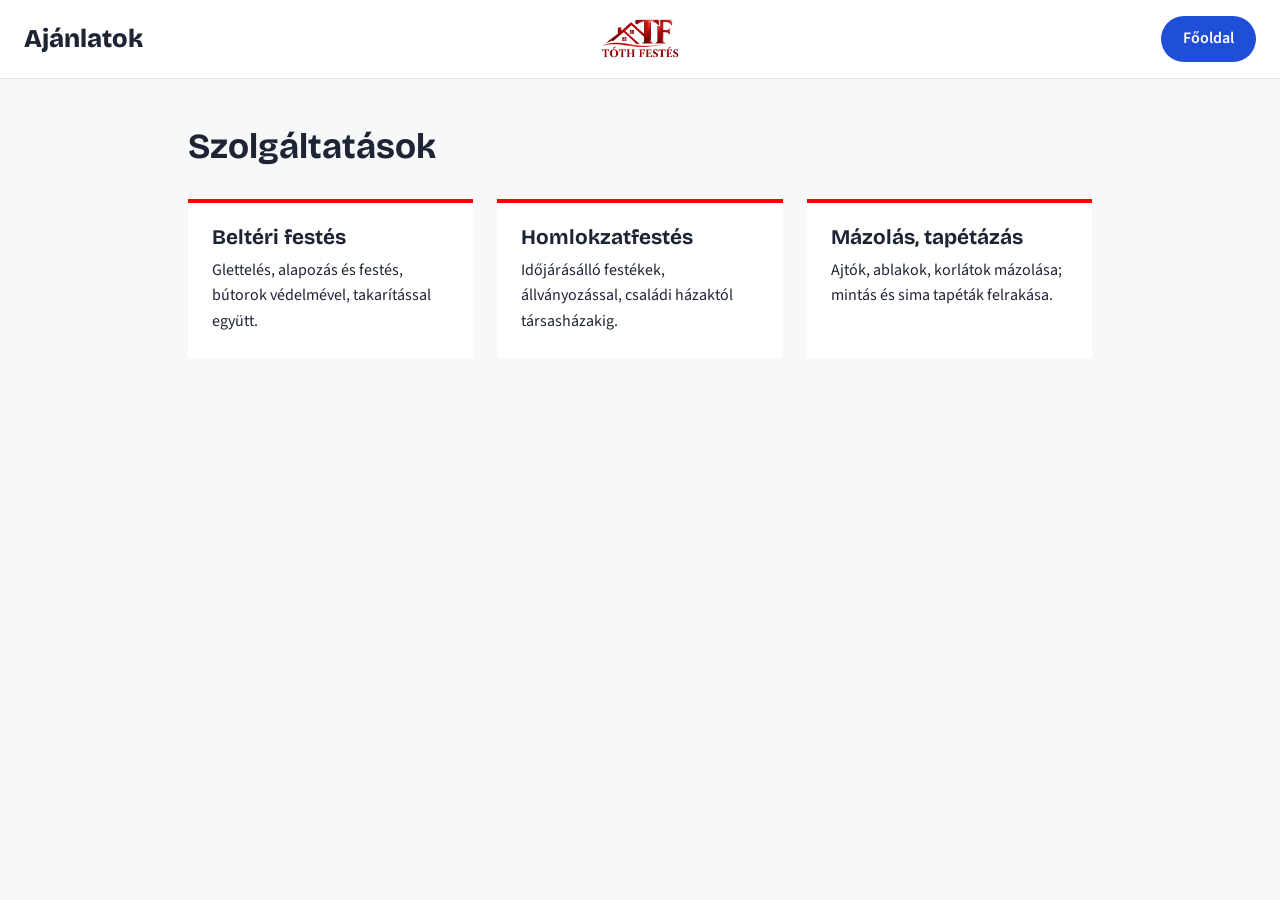
==== ajanlatok.html @ 014d09b4 "Add files via upload" ====
<!DOCTYPE html>
<html lang="hu">
<head>
  <meta charset="UTF-8">
  <meta name="viewport" content="width=device-width, initial-scale=1">
  <title>Ajánlatok – Színvonal Festő Kft.</title>
  <link rel="preconnect" href="https://fonts.googleapis.com">
  <link rel="preconnect" href="https://fonts.gstatic.com" crossorigin>
  <link href="https://fonts.googleapis.com/css2?family=Bricolage+Grotesque:wght@700;800&family=Source+Sans+3:wght@400;600&display=swap" rel="stylesheet">
  <link rel="stylesheet" href="style.css">
  <style>
    :root {
      --ink: #1d2433;
      --paper: #f7f8fa;
      --accent: #1f4fd8;
      --line: #dfe3ea;
    }

    * { box-sizing: border-box; margin: 0; padding: 0; }

    body {
      font-family: "Source Sans 3", system-ui, sans-serif;
      color: var(--ink);
      background: var(--paper);
      line-height: 1.6;
    }

    /* Felső sáv: bal oldalon a cím, jobb oldalon a gomb */
    .topbar {
      display: flex;
      align-items: center;
      justify-content: space-between;
      padding: 16px 24px;
      background: #fff;
      border-bottom: 1px solid var(--line);
    }

    .topbar h1 {
      font-family: "Bricolage Grotesque", system-ui, sans-serif;
      font-size: 1.6rem;
      font-weight: 800;
    }

    .back-btn {
      display: inline-block;
      padding: 10px 22px;
      background: var(--accent);
      color: #fff;
      font-weight: 600;
      text-decoration: none;
      border-radius: 30px;
    }
    .back-btn:hover { background: #173ca8; }
    .back-btn:focus-visible { outline: 3px solid #f2b705; outline-offset: 3px; }

    main { max-width: 1000px; margin: 0 auto; padding: 48px 24px; }
  </style>
</head>
<body>

  <header class="topbar">
    <h1>Ajánlatok</h1>
    
    <a href="#top"><img class="header-photo" src="toth_festes_logo_transparent.png" alt="Színvonal Festő"></a>

    <a class="back-btn" href="index.html">Főoldal</a>
  </header>

  <main>
    <!-- Ide kerülnek az ajánlatok -->
     <section class="section" id="szolgaltatasok">
      <h2>Szolgáltatások</h2>
      <div class="grid">
        <article>
          <h3>Beltéri festés</h3>
          <p>Glettelés, alapozás és festés, bútorok védelmével, takarítással együtt.</p>
        </article>
        <article>
          <h3>Homlokzatfestés</h3>
          <p>Időjárásálló festékek, állványozással, családi házaktól társasházakig.</p>
        </article>
        <article>
          <h3>Mázolás, tapétázás</h3>
          <p>Ajtók, ablakok, korlátok mázolása; mintás és sima tapéták felrakása.</p>
        </article>
      </div>
    </section>


  </main>

</body>
</html>
---- style.css ----
:root {
  --ink: #1d2433;
  --paper: #f7f8fa;
  --accent: #1f4fd8;      /* kobaltkék */
  --accent-2: #f2b705;    /* sárga, a festékes vödör színe */
  --line: #dfe3ea;
  --panel-w: 320px;
}

* { box-sizing: border-box; margin: 0; padding: 0; }
html { scroll-behavior: smooth; }

body {
  font-family: "Source Sans 3", system-ui, sans-serif;
  color: var(--ink);
  background: var(--paper);
  line-height: 1.6;
}

h1, h2, h3, .logo {
  font-family: "Bricolage Grotesque", system-ui, sans-serif;
  line-height: 1.1;
}

a { color: var(--accent); }

/* ---------- Fejléc ---------- */
.topbar {
  position: fixed;
  inset: 0 0 auto 0;
  z-index: 10;
  display: flex;
  align-items: center;
  justify-content: space-between;
  padding: 16px 24px;
  background: rgba(247, 248, 250, .92);
  backdrop-filter: blur(6px);
  border-bottom: 1px solid var(--line);
}

.logo {
  font-size: 1.4rem;
  font-weight: 800;
  text-decoration: none;
  color: var(--ink);
}
.logo span { color: var(--accent); }

/* ---------- Hamburger gomb (jobb felső sarok) ---------- */
.menu-btn {
  width: 44px;
  height: 44px;
  display: flex;
  flex-direction: column;
  justify-content: center;
  gap: 6px;
  padding: 10px;
  background: none;
  border: 0;
  cursor: pointer;
}
.menu-btn span {
  display: block;
  height: 3px;
  background: var(--ink);
  border-radius: 2px;
}

/* ---------- Oldalsó panel ---------- */
.overlay {
  position: fixed;
  inset: 0;
  z-index: 20;
  background: rgba(15, 20, 35, .5);
  opacity: 0;
  visibility: hidden;
  transition: opacity .3s, visibility .3s;
}

.side-panel {
  position: fixed;
  top: 0;
  right: 0;
  z-index: 30;
  width: min(var(--panel-w), 85vw);
  height: 100%;
  padding: 80px 32px 32px;
  background: var(--ink);
  transform: translateX(100%);
  visibility: hidden;
  transition: transform .35s ease, visibility .35s;
}

body.menu-open .overlay { opacity: 1; visibility: visible; }
body.menu-open .side-panel { transform: translateX(0); visibility: visible; }
body.menu-open { overflow: hidden; }

.close-btn {
  position: absolute;
  top: 14px;
  right: 20px;
  font-size: 2.4rem;
  line-height: 1;
  color: #fff;
  background: none;
  border: 0;
  cursor: pointer;
}

.side-panel ul { list-style: none; }
.side-panel li + li { border-top: 1px solid rgba(255, 255, 255, .15); }
.side-panel a {
  display: block;
  padding: 16px 0;
  font-family: "Bricolage Grotesque", system-ui, sans-serif;
  font-size: 1.4rem;
  font-weight: 700;
  color: #fff;
  text-decoration: none;
}
.side-panel a:hover { color: var(--accent); }

:focus-visible { outline: 3px solid var(--accent-2); outline-offset: 3px; }

/* ---------- Tartalom ---------- */
.hero {
  min-height: 90vh;
  display: flex;
  flex-direction: column;
  justify-content: center;
  align-items: flex-start;
  gap: 24px;
  padding: 120px 24px 64px;
  max-width: 1000px;
  margin: 0 auto;
}
.hero h1 { font-size: clamp(2.6rem, 8vw, 5.5rem); font-weight: 800; }
.hero p { max-width: 520px; font-size: 1.2rem; }

.btn {
  display: inline-block;
  padding: 14px 28px;
  background: var(--accent);
  color: #fff;
  font-weight: 600;
  text-decoration: none;
  border-radius: 30px;
}
.btn:hover { background: #173ca8; }

.section { padding: 80px 24px; max-width: 1000px; margin: 0 auto; }
.section h2 { font-size: 2.2rem; margin-bottom: 32px; }
.section.alt { max-width: none; background: #fff; }
.section.alt > * { max-width: 1000px; margin-left: auto; margin-right: auto; }
.lead { font-size: 1.2rem; max-width: 640px; }


.grid { display: grid; gap: 24px; grid-template-columns: repeat(auto-fit, minmax(240px, 1fr)); }
.grid article { padding: 24px; background: #fff; border-top: 4px solid red; }
.grid h3 { font-size: 1.3rem; margin-bottom: 8px; }

footer { padding: 32px 24px; text-align: center; font-size: .9rem; border-top: 1px solid var(--line); }

@media (prefers-reduced-motion: reduce) {
  * { transition: none !important; scroll-behavior: auto !important; }
}

 .header-photo {
      position: absolute;
      left: 50%;
      top: 50%;
      transform: translate(-50%, -50%);
      height: 44px;      /* ezzel állíthatod a kép méretét */
      width: auto;
      border-radius: 6px;
    }

#loader {
  position: fixed;
  inset: 0;
  z-index: 9999;
  background: #fff;
  display: flex;
  flex-direction: column;
  align-items: center;
  justify-content: center;
  gap: 24px;
  transition: opacity 0.6s ease 0.1s, visibility 0.7s ease;
}
#loader.hidden {
  opacity: 0;
  visibility: hidden;
}

.loader-logo {
  width: 160px;
  max-width: 50vw;
  height: auto;
  transition: transform 0.7s cubic-bezier(0.55, 0, 0.9, 0.4);
}
#loader.hidden .loader-logo {
  transform: scale(6);
}

.spinner {
  width: 44px;
  height: 44px;
  border: 4px solid #ddd;
  border-top-color: #333;
  border-radius: 50%;
  animation: spin 0.8s linear infinite;
  transition: opacity 0.2s ease;
}
#loader.hidden .spinner {
  opacity: 0;
}

@keyframes spin {
  to { transform: rotate(360deg); }
}
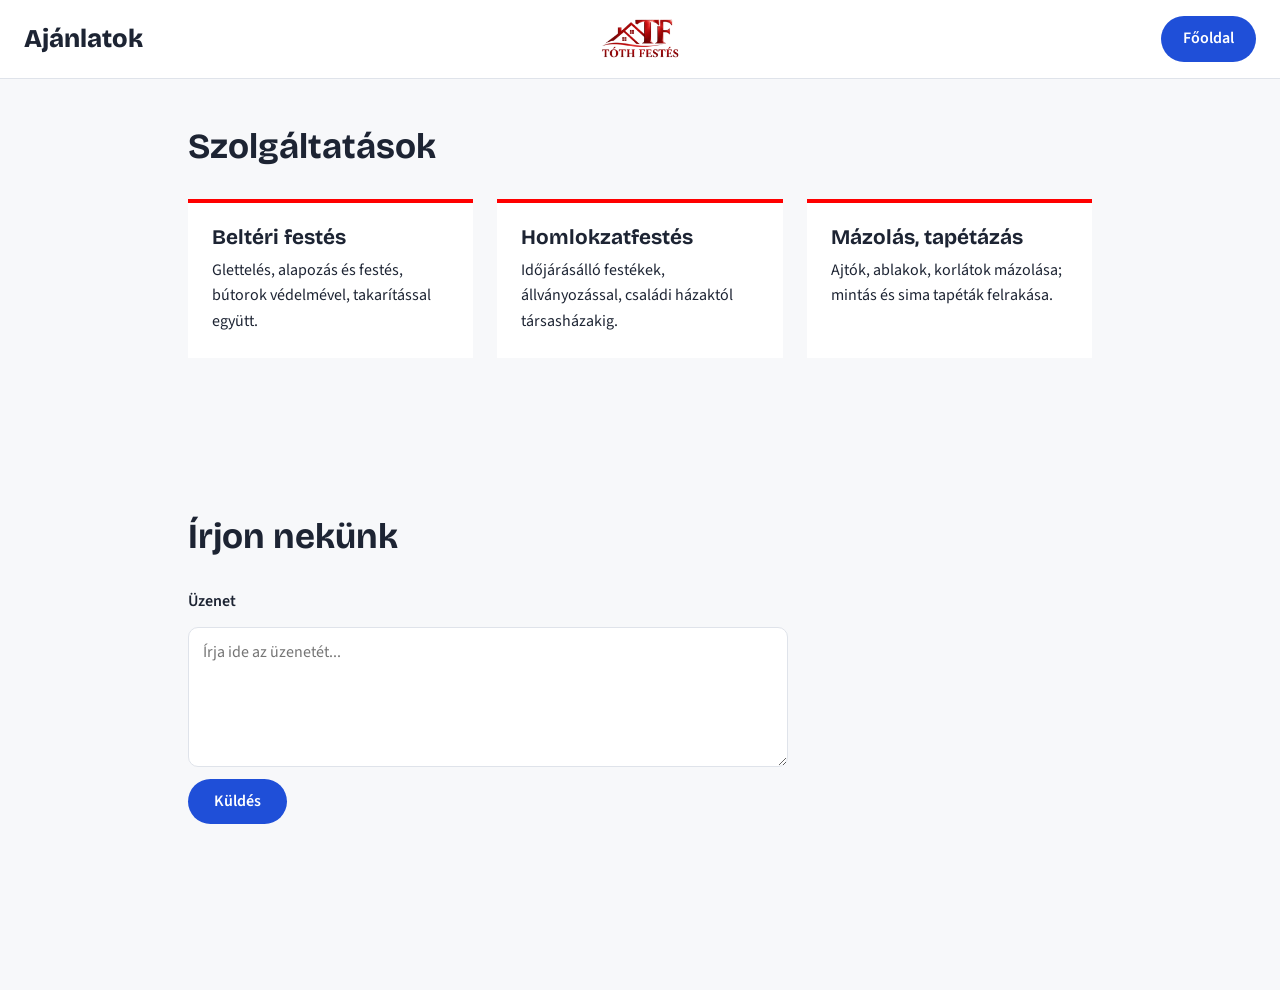
==== commit 6db866a5: "email" ====
--- a/ajanlatok.html
+++ b/ajanlatok.html
@@ -54,6 +54,50 @@
     .back-btn:focus-visible { outline: 3px solid #f2b705; outline-offset: 3px; }
 
     main { max-width: 1000px; margin: 0 auto; padding: 48px 24px; }
+
+    /* Üzenetküldő űrlap */
+    .contact-form {
+      margin-top: 24px;
+      display: flex;
+      flex-direction: column;
+      gap: 12px;
+      max-width: 600px;
+    }
+    .contact-form label { font-weight: 600; }
+    .contact-form textarea {
+      width: 100%;
+      min-height: 140px;
+      padding: 12px 14px;
+      font: inherit;
+      color: var(--ink);
+      background: #fff;
+      border: 1px solid var(--line);
+      border-radius: 10px;
+      resize: vertical;
+    }
+    .contact-form textarea:focus-visible {
+      outline: 3px solid #f2b705;
+      outline-offset: 2px;
+    }
+    .contact-form button {
+      align-self: flex-start;
+      padding: 10px 26px;
+      background: var(--accent);
+      color: #fff;
+      font: inherit;
+      font-weight: 600;
+      border: 0;
+      border-radius: 30px;
+      cursor: pointer;
+    }
+    .contact-form button:hover { background: #173ca8; }
+    .contact-form button:disabled { opacity: .6; cursor: wait; }
+    .contact-form button:focus-visible { outline: 3px solid #f2b705; outline-offset: 3px; }
+    .form-status { min-height: 1.6em; font-weight: 600; }
+    .form-status.ok { color: #1a7f37; }
+    .form-status.error { color: #c62828; }
+    /* Spam elleni rejtett mező */
+    .hp-field { position: absolute; left: -9999px; }
   </style>
 </head>
 <body>
@@ -86,8 +130,73 @@
       </div>
     </section>
 
+    <!-- Üzenetküldő mező -->
+    <section class="section" id="uzenet">
+      <h2>Írjon nekünk</h2>
+      <form class="contact-form" id="contactForm">
+        <label for="message">Üzenet</label>
+        <textarea id="message" name="message" placeholder="Írja ide az üzenetét..." required></textarea>
+
+        <!-- Rejtett mező: botok kitöltik, emberek nem látják -->
+        <input type="checkbox" name="botcheck" class="hp-field" tabindex="-1" autocomplete="off">
+
+        <button type="submit" id="sendBtn">Küldés</button>
+        <p class="form-status" id="formStatus" role="status" aria-live="polite"></p>
+      </form>
+    </section>
 
   </main>
 
+  <script>
+    // === BEÁLLÍTÁS ===
+    // Ide kerül a Web3Forms hozzáférési kulcs (lásd lent a lépéseket).
+    // A kulcs nem titok, a kód részeként nyugodtan látszhat.
+    const ACCESS_KEY = "5e9da6b7-03d8-493d-b106-71965b432511";
+    // =================
+
+    const form = document.getElementById("contactForm");
+    const btn = document.getElementById("sendBtn");
+    const statusEl = document.getElementById("formStatus");
+
+    form.addEventListener("submit", async (e) => {
+      e.preventDefault();
+
+      const message = form.message.value.trim();
+      if (!message) return;
+
+      btn.disabled = true;
+      statusEl.className = "form-status";
+      statusEl.textContent = "Küldés folyamatban...";
+
+      try {
+        const response = await fetch("https://api.web3forms.com/submit", {
+          method: "POST",
+          headers: { "Content-Type": "application/json", "Accept": "application/json" },
+          body: JSON.stringify({
+            access_key: ACCESS_KEY,
+            subject: "Új üzenet a weboldalról (Ajánlatok)",
+            from_name: "Színvonal Festő weboldal",
+            message: message,
+            botcheck: form.botcheck.checked
+          })
+        });
+        const result = await response.json();
+
+        if (response.ok && result.success) {
+          statusEl.className = "form-status ok";
+          statusEl.textContent = "Köszönjük, az üzenet elküldve!";
+          form.reset();
+        } else {
+          throw new Error(result.message || "Ismeretlen hiba");
+        }
+      } catch (err) {
+        statusEl.className = "form-status error";
+        statusEl.textContent = "Nem sikerült elküldeni. Kérjük, próbálja újra később.";
+      } finally {
+        btn.disabled = false;
+      }
+    });
+  </script>
+
 </body>
-</html>
+</html>
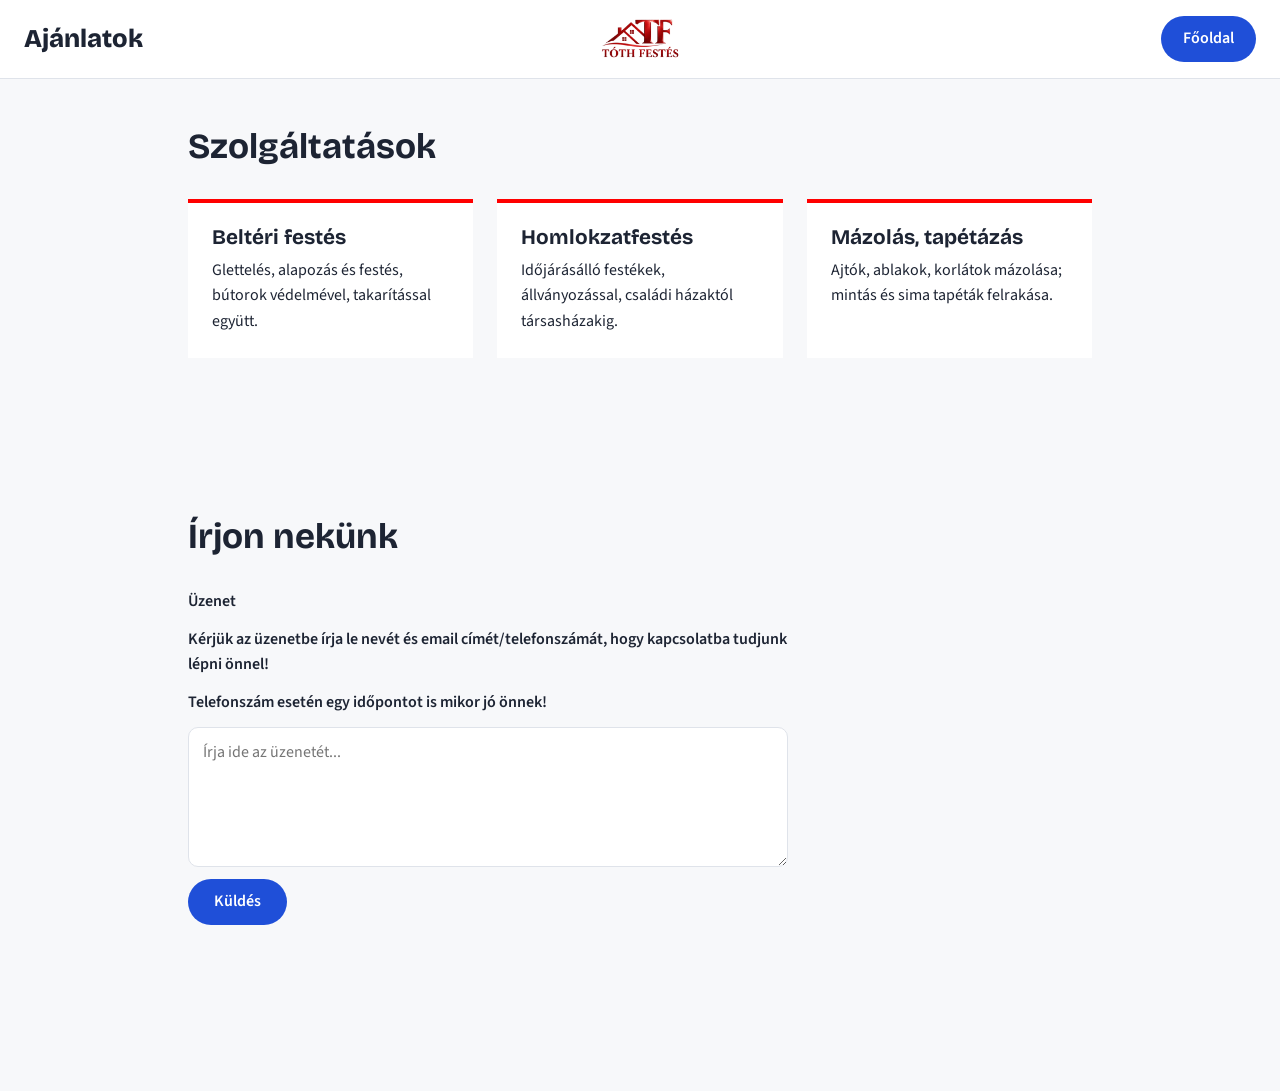
==== commit 92b8d4c1: "Update ajanlatok.html" ====
--- a/ajanlatok.html
+++ b/ajanlatok.html
@@ -135,6 +135,8 @@
       <h2>Írjon nekünk</h2>
       <form class="contact-form" id="contactForm">
         <label for="message">Üzenet</label>
+        <label for="message">Kérjük az üzenetbe írja le nevét és email címét/telefonszámát, hogy kapcsolatba tudjunk lépni önnel!</label>
+        <label for="message">Telefonszám esetén egy időpontot is mikor jó önnek!</label>
         <textarea id="message" name="message" placeholder="Írja ide az üzenetét..." required></textarea>
 
         <!-- Rejtett mező: botok kitöltik, emberek nem látják -->
